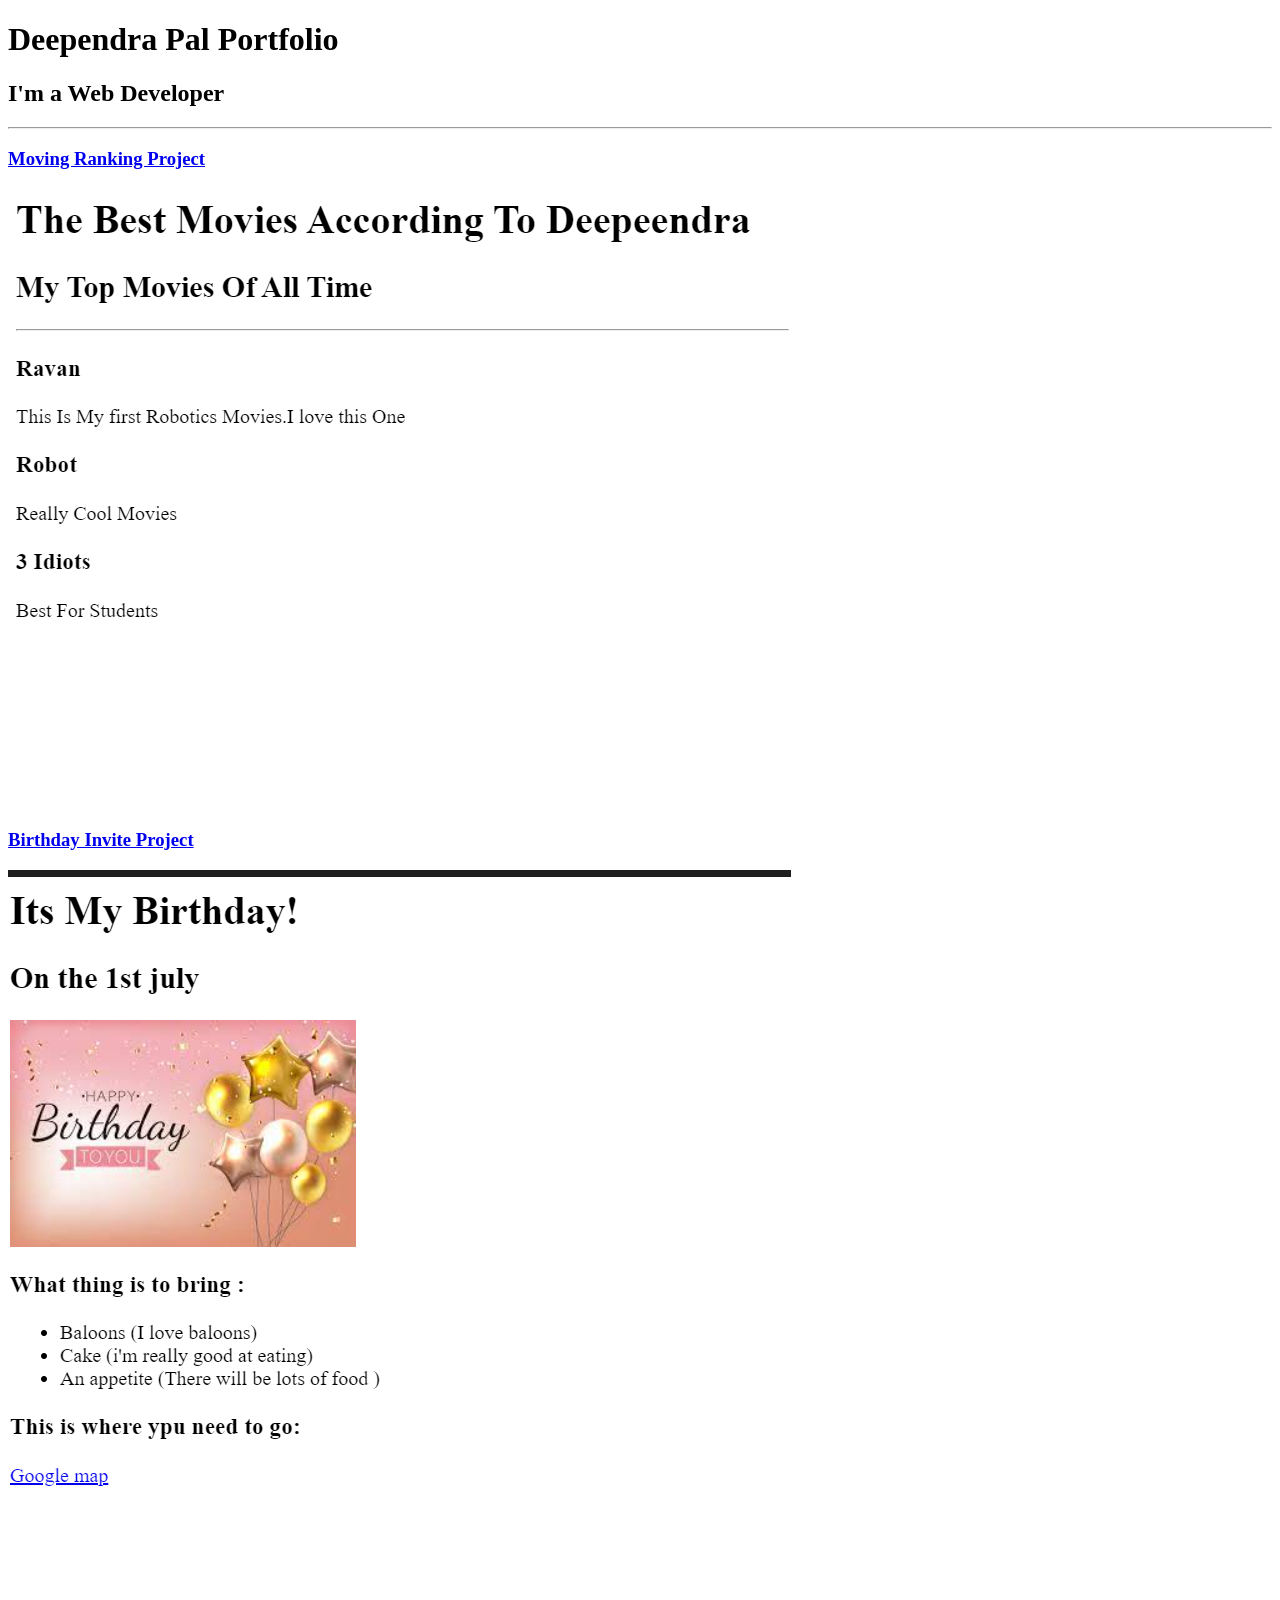
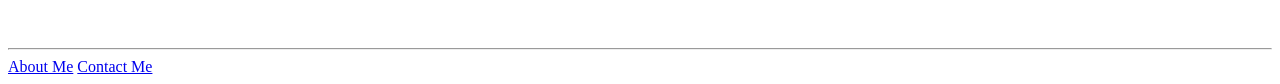
==== index.html @ cb844bb6 "Add files via upload" ====
<!-- TODO 1: Create the HTML Boilerplate -->
<!DOCTYPE html>
<html lang="en">
<head>
    <meta charset="UTF-8">
    <meta http-equiv="X-UA-Compatible" content="IE=edge">
    <meta name="viewport" content="width=device-width, initial-scale=1.0">
    <title>Deependra's portfolio</title>
</head>
<body>
    <h1>Deependra Pal Portfolio</h1>
    <h2>I'm a Web Developer</h2>
    <hr/>
   <h3> <a href="./public/movie-ranking.html">Moving Ranking Project </a></h3>
   <h3><img src="./assets/images/MOVIE RANKING.png"/></h3>
   <h3><a href="./public/birthday-invite.html">Birthday Invite Project</a></h3>
   <h3><img src="./assets/images/BDAY.png"/></h3>
   <hr/>
   <a href="./public/about.html">About Me</a>
   <a href="./public/contact.html">Contact Me</a>
</body>
</html>
<!-- TODO 2: Add Your previous projects' HTML into the public folder -->

<!-- TODO 3: Take screenshots of your project previews and add the images to the images folder -->

<!-- TODO 4: Add titles/subtitles etc. -->

<!-- TODO 5: Add a link to the project pages -->

<!-- TODO 6: Add images to show the project previews
HINT for TODO 6: You can use the height attribute set to 200 to make the image smaller:
https://developer.mozilla.org/en-US/docs/Web/HTML/Element/img#attr-height -->

<!-- TODO 7: Add the Contact Me and About Me page links -->
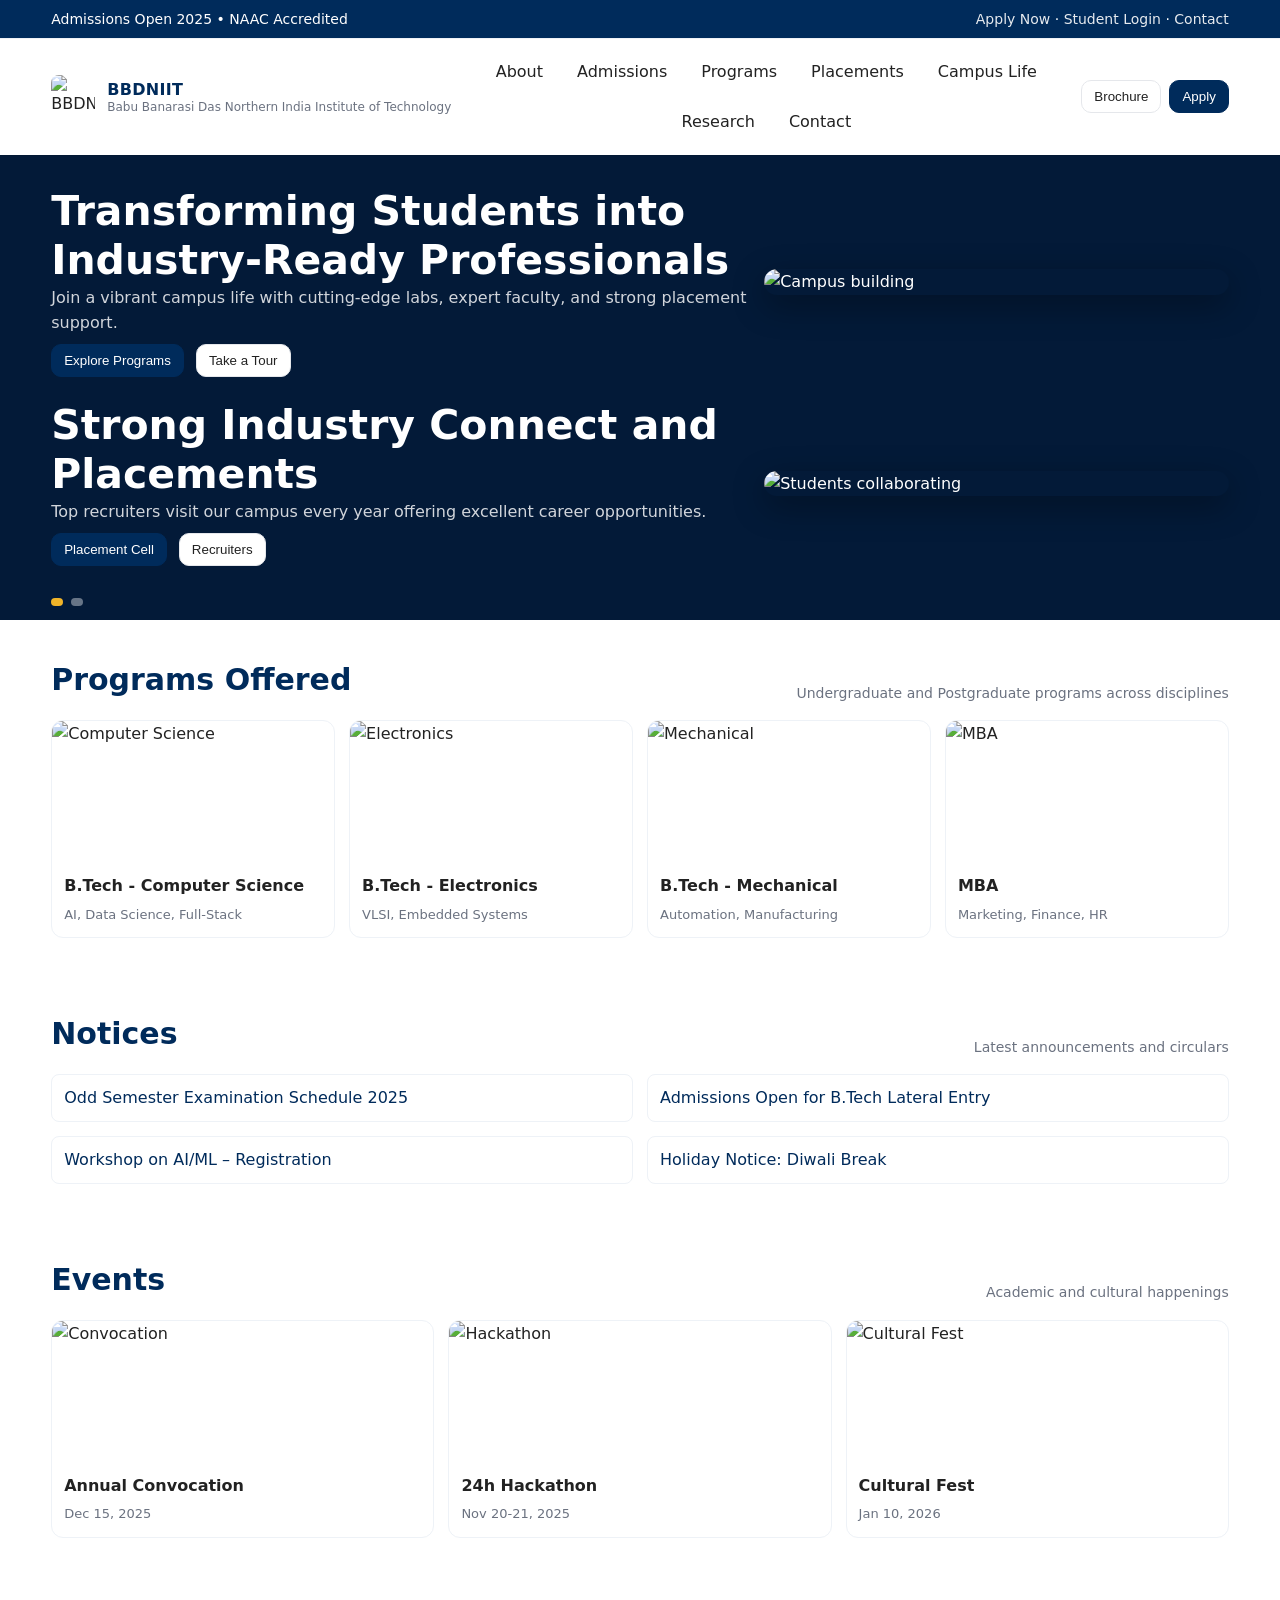
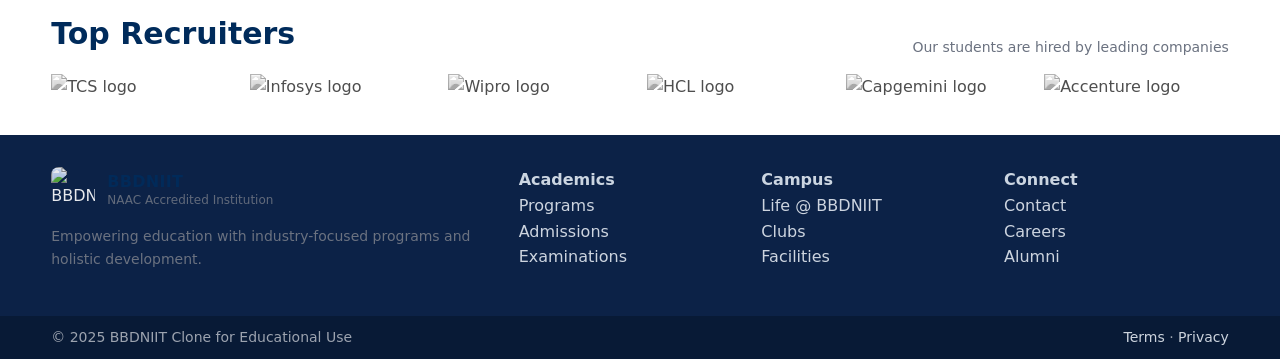
==== commit f44ce49e: "Refactor: Implement BBDNIIT clone with HTML, CSS, and JS Co-authored-by: deependrapal0107 <deependra" ====
--- a/index.html
+++ b/index.html
@@ -1,35 +1,235 @@
-<!-- TODO 1: Create the HTML Boilerplate -->
 <!DOCTYPE html>
 <html lang="en">
 <head>
-    <meta charset="UTF-8">
-    <meta http-equiv="X-UA-Compatible" content="IE=edge">
-    <meta name="viewport" content="width=device-width, initial-scale=1.0">
-    <title>Deependra's portfolio</title>
+  <meta charset="UTF-8" />
+  <meta name="viewport" content="width=device-width, initial-scale=1" />
+  <title>BBDNIIT – Clone (Readable)</title>
+  <link rel="stylesheet" href="./assets/css/styles.css" />
+  <link rel="preconnect" href="https://fonts.googleapis.com">
+  <link rel="preconnect" href="https://fonts.gstatic.com" crossorigin>
+  <link href="https://fonts.googleapis.com/css2?family=Inter:wght@400;600;700&display=swap" rel="stylesheet">
 </head>
 <body>
-    <h1>Deependra Pal Portfolio</h1>
-    <h2>I'm a Web Developer</h2>
-    <hr/>
-   <h3> <a href="./public/movie-ranking.html">Moving Ranking Project </a></h3>
-   <h3><img src="./assets/images/MOVIE RANKING.png"/></h3>
-   <h3><a href="./public/birthday-invite.html">Birthday Invite Project</a></h3>
-   <h3><img src="./assets/images/BDAY.png"/></h3>
-   <hr/>
-   <a href="./public/about.html">About Me</a>
-   <a href="./public/contact.html">Contact Me</a>
+  <header class="site-header" role="banner">
+    <div class="topbar">
+      <div class="container">
+        <div>Admissions Open 2025 • NAAC Accredited</div>
+        <nav aria-label="quick links">
+          <a href="#">Apply Now</a>
+          <span aria-hidden="true">·</span>
+          <a href="#">Student Login</a>
+          <span aria-hidden="true">·</span>
+          <a href="#">Contact</a>
+        </nav>
+      </div>
+    </div>
+
+    <div class="navbar" role="navigation" aria-label="primary">
+      <div class="container">
+        <a class="brand" href="#" aria-label="BBDNIIT Home">
+          <img src="https://bbdniit.ac.in/wp-content/uploads/2022/11/cropped-BBD_NIIT_logo-1.png" alt="BBDNIIT Logo" />
+          <div>
+            <div class="title">BBDNIIT</div>
+            <div class="subtitle">Babu Banarasi Das Northern India Institute of Technology</div>
+          </div>
+        </a>
+
+        <nav class="nav-links" data-nav-links>
+          <a href="#">About</a>
+          <a href="#">Admissions</a>
+          <a href="#">Programs</a>
+          <a href="#">Placements</a>
+          <a href="#">Campus Life</a>
+          <a href="#">Research</a>
+          <a href="#">Contact</a>
+        </nav>
+
+        <div class="nav-actions">
+          <button class="button">Brochure</button>
+          <button class="button primary">Apply</button>
+          <button class="mobile-toggle" aria-label="Toggle navigation" aria-expanded="false" data-mobile-toggle>☰</button>
+        </div>
+      </div>
+    </div>
+  </header>
+
+  <main id="main">
+    <section class="hero" aria-label="Highlights">
+      <div class="container">
+        <div class="hero-slide" data-hero-slide>
+          <div>
+            <h1>Transforming Students into Industry-Ready Professionals</h1>
+            <p>Join a vibrant campus life with cutting-edge labs, expert faculty, and strong placement support.</p>
+            <div class="cta">
+              <button class="button primary">Explore Programs</button>
+              <button class="button">Take a Tour</button>
+            </div>
+          </div>
+          <img src="https://images.unsplash.com/photo-1523580846011-d3a5bc25702b?q=80&w=1400&auto=format&fit=crop" alt="Campus building"/>
+        </div>
+        <div class="hero-slide" data-hero-slide hidden>
+          <div>
+            <h1>Strong Industry Connect and Placements</h1>
+            <p>Top recruiters visit our campus every year offering excellent career opportunities.</p>
+            <div class="cta">
+              <button class="button primary">Placement Cell</button>
+              <button class="button">Recruiters</button>
+            </div>
+          </div>
+          <img src="https://images.unsplash.com/photo-1522071820081-009f0129c71c?q=80&w=1400&auto=format&fit=crop" alt="Students collaborating"/>
+        </div>
+        <div class="hero-dots" role="tablist" aria-label="Hero slides">
+          <button data-hero-dot aria-label="Slide 1" aria-current="true"></button>
+          <button data-hero-dot aria-label="Slide 2"></button>
+        </div>
+      </div>
+    </section>
+
+    <section class="section" aria-labelledby="programs-heading">
+      <div class="container">
+        <div class="section-header">
+          <h2 id="programs-heading">Programs Offered</h2>
+          <div class="muted">Undergraduate and Postgraduate programs across disciplines</div>
+        </div>
+        <div class="cards">
+          <article class="card">
+            <img src="https://images.unsplash.com/photo-1523050854058-8df90110c9f1?q=80&w=1200&auto=format&fit=crop" alt="Computer Science"/>
+            <div class="content">
+              <strong>B.Tech - Computer Science</strong>
+              <div class="meta">AI, Data Science, Full-Stack</div>
+            </div>
+          </article>
+          <article class="card">
+            <img src="https://images.unsplash.com/photo-1461749280684-dccba630e2f6?q=80&w=1200&auto=format&fit=crop" alt="Electronics"/>
+            <div class="content">
+              <strong>B.Tech - Electronics</strong>
+              <div class="meta">VLSI, Embedded Systems</div>
+            </div>
+          </article>
+          <article class="card">
+            <img src="https://images.unsplash.com/photo-1503602642458-232111445657?q=80&w=1200&auto=format&fit=crop" alt="Mechanical"/>
+            <div class="content">
+              <strong>B.Tech - Mechanical</strong>
+              <div class="meta">Automation, Manufacturing</div>
+            </div>
+          </article>
+          <article class="card">
+            <img src="https://images.unsplash.com/photo-1555949963-aa79dcee981d?q=80&w=1200&auto=format&fit=crop" alt="MBA"/>
+            <div class="content">
+              <strong>MBA</strong>
+              <div class="meta">Marketing, Finance, HR</div>
+            </div>
+          </article>
+        </div>
+      </div>
+    </section>
+
+    <section class="section" aria-labelledby="notice-heading">
+      <div class="container">
+        <div class="section-header">
+          <h2 id="notice-heading">Notices</h2>
+          <div class="muted">Latest announcements and circulars</div>
+        </div>
+        <div class="grid-2">
+          <div class="notice"><a href="#">Odd Semester Examination Schedule 2025</a></div>
+          <div class="notice"><a href="#">Admissions Open for B.Tech Lateral Entry</a></div>
+          <div class="notice"><a href="#">Workshop on AI/ML – Registration</a></div>
+          <div class="notice"><a href="#">Holiday Notice: Diwali Break</a></div>
+        </div>
+      </div>
+    </section>
+
+    <section class="section" aria-labelledby="events-heading">
+      <div class="container">
+        <div class="section-header">
+          <h2 id="events-heading">Events</h2>
+          <div class="muted">Academic and cultural happenings</div>
+        </div>
+        <div class="grid-3">
+          <article class="card">
+            <img src="https://images.unsplash.com/photo-1531058020387-3be344556be6?q=80&w=1200&auto=format&fit=crop" alt="Convocation"/>
+            <div class="content">
+              <strong>Annual Convocation</strong>
+              <div class="meta">Dec 15, 2025</div>
+            </div>
+          </article>
+          <article class="card">
+            <img src="https://images.unsplash.com/photo-1529101091764-c3526daf38fe?q=80&w=1200&auto=format&fit=crop" alt="Hackathon"/>
+            <div class="content">
+              <strong>24h Hackathon</strong>
+              <div class="meta">Nov 20-21, 2025</div>
+            </div>
+          </article>
+          <article class="card">
+            <img src="https://images.unsplash.com/photo-1506784983877-45594efa4cbe?q=80&w=1200&auto=format&fit=crop" alt="Cultural Fest"/>
+            <div class="content">
+              <strong>Cultural Fest</strong>
+              <div class="meta">Jan 10, 2026</div>
+            </div>
+          </article>
+        </div>
+      </div>
+    </section>
+
+    <section class="section" aria-labelledby="recruiters-heading">
+      <div class="container">
+        <div class="section-header">
+          <h2 id="recruiters-heading">Top Recruiters</h2>
+          <div class="muted">Our students are hired by leading companies</div>
+        </div>
+        <div class="partner-logos">
+          <img src="https://upload.wikimedia.org/wikipedia/commons/a/ad/Logo_Tata_Consultancy_Services.svg" alt="TCS logo"/>
+          <img src="https://upload.wikimedia.org/wikipedia/commons/7/7e/Infosys_logo.svg" alt="Infosys logo"/>
+          <img src="https://upload.wikimedia.org/wikipedia/commons/1/19/Wipro_Logo.svg" alt="Wipro logo"/>
+          <img src="https://upload.wikimedia.org/wikipedia/commons/1/10/HCLTech_Logo.svg" alt="HCL logo"/>
+          <img src="https://upload.wikimedia.org/wikipedia/commons/3/3a/Capgemini_201x_logo.svg" alt="Capgemini logo"/>
+          <img src="https://upload.wikimedia.org/wikipedia/commons/2/2b/Accenture.svg" alt="Accenture logo"/>
+        </div>
+      </div>
+    </section>
+  </main>
+
+  <footer class="footer" role="contentinfo">
+    <div class="container">
+      <div>
+        <a class="brand" href="#">
+          <img src="https://bbdniit.ac.in/wp-content/uploads/2022/11/cropped-BBD_NIIT_logo-1.png" alt="BBDNIIT Logo" />
+          <div>
+            <div class="title">BBDNIIT</div>
+            <div class="subtitle">NAAC Accredited Institution</div>
+          </div>
+        </a>
+        <p class="muted">Empowering education with industry-focused programs and holistic development.</p>
+      </div>
+      <div>
+        <strong>Academics</strong>
+        <div><a href="#">Programs</a></div>
+        <div><a href="#">Admissions</a></div>
+        <div><a href="#">Examinations</a></div>
+      </div>
+      <div>
+        <strong>Campus</strong>
+        <div><a href="#">Life @ BBDNIIT</a></div>
+        <div><a href="#">Clubs</a></div>
+        <div><a href="#">Facilities</a></div>
+      </div>
+      <div>
+        <strong>Connect</strong>
+        <div><a href="#">Contact</a></div>
+        <div><a href="#">Careers</a></div>
+        <div><a href="#">Alumni</a></div>
+      </div>
+    </div>
+    <div class="subfooter">
+      <div class="container">
+        <div>© 2025 BBDNIIT Clone for Educational Use</div>
+        <div>
+          <a href="#">Terms</a> · <a href="#">Privacy</a>
+        </div>
+      </div>
+    </div>
+  </footer>
+
+  <script src="./assets/js/main.js" defer></script>
 </body>
 </html>
-<!-- TODO 2: Add Your previous projects' HTML into the public folder -->
-
-<!-- TODO 3: Take screenshots of your project previews and add the images to the images folder -->
-
-<!-- TODO 4: Add titles/subtitles etc. -->
-
-<!-- TODO 5: Add a link to the project pages -->
-
-<!-- TODO 6: Add images to show the project previews
-HINT for TODO 6: You can use the height attribute set to 200 to make the image smaller:
-https://developer.mozilla.org/en-US/docs/Web/HTML/Element/img#attr-height -->
-
-<!-- TODO 7: Add the Contact Me and About Me page links -->
--- a/assets/css/styles.css
+++ b/assets/css/styles.css
@@ -0,0 +1,104 @@
+/* BBDNIIT clone - global styles */
+:root {
+  --primary: #002b5b;
+  --secondary: #f0b429;
+  --text: #222;
+  --muted: #6b7280;
+  --bg: #ffffff;
+  --surface: #f8fafc;
+}
+
+* { box-sizing: border-box; }
+html, body { height: 100%; }
+body {
+  margin: 0;
+  font-family: system-ui, -apple-system, Segoe UI, Roboto, Helvetica, Arial, "Apple Color Emoji", "Segoe UI Emoji";
+  color: var(--text);
+  background: var(--bg);
+  line-height: 1.6;
+}
+
+.container { width: min(1200px, 92vw); margin: 0 auto; }
+
+/* Header */
+.site-header { position: sticky; top: 0; z-index: 50; background: #fff; box-shadow: 0 1px 0 rgba(0,0,0,.06); }
+.topbar { background: var(--primary); color: #fff; font-size: 14px; }
+.topbar .container { display: flex; gap: 16px; padding: 8px 0; align-items: center; justify-content: space-between; }
+.topbar a { color: #fff; text-decoration: none; opacity: .9; }
+
+.navbar { border-top: 1px solid #eef2f7; }
+.navbar .container { display: grid; grid-template-columns: auto 1fr auto; align-items: center; gap: 16px; padding: 12px 0; }
+.brand { display: flex; gap: 12px; align-items: center; text-decoration: none; color: inherit; }
+.brand img { width: 44px; height: 44px; object-fit: cover; border-radius: 8px; }
+.brand .title { font-weight: 700; color: var(--primary); letter-spacing: .3px; }
+.brand .subtitle { font-size: 12px; color: var(--muted); margin-top: -4px; }
+
+.nav-links { display: flex; flex-wrap: wrap; gap: 8px 14px; justify-content: center; }
+.nav-links a { text-decoration: none; color: var(--text); padding: 8px 10px; border-radius: 8px; }
+.nav-links a:hover { background: var(--surface); }
+
+.nav-actions { display: flex; gap: 8px; align-items: center; }
+.button { border: 1px solid #e5e7eb; background: #fff; color: var(--text); padding: 8px 12px; border-radius: 10px; cursor: pointer; }
+.button.primary { background: var(--primary); color: #fff; border-color: var(--primary); }
+
+.mobile-toggle { display: none; border: none; background: none; font-size: 28px; cursor: pointer; }
+
+/* Hero */
+.hero { position: relative; overflow: hidden; background: #031a38; color: #fff; }
+.hero .container { padding: 32px 0 14px; display: grid; grid-template-columns: 1fr; gap: 24px; }
+.hero-slide { display: grid; gap: 16px; align-items: center; grid-template-columns: 1.2fr .8fr; }
+.hero h1 { font-size: clamp(28px, 3.2vw, 44px); line-height: 1.2; margin: 0; }
+.hero p { color: #d1d5db; margin: 0; }
+.hero .cta { display: flex; gap: 12px; margin-top: 8px; }
+.hero img { width: 100%; border-radius: 14px; box-shadow: 0 10px 32px rgba(0,0,0,.35); }
+.hero-dots { display: flex; gap: 8px; margin: 8px 0 0; }
+.hero-dots button { width: 8px; height: 8px; border-radius: 999px; border: none; background: rgba(255,255,255,.4); }
+.hero-dots button[aria-current="true"] { background: var(--secondary); }
+
+/* Sections */
+.section { padding: 36px 0; }
+.section-header { display: flex; align-items: end; justify-content: space-between; gap: 16px; margin-bottom: 16px; }
+.section h2 { font-size: clamp(22px, 2.4vw, 30px); margin: 0; color: var(--primary); }
+.muted { color: var(--muted); font-size: 14px; }
+.cards { display: grid; grid-template-columns: repeat(4, 1fr); gap: 14px; }
+.card { background: #fff; border: 1px solid #eef2f7; border-radius: 12px; overflow: hidden; display: grid; }
+.card img { width: 100%; height: 140px; object-fit: cover; }
+.card .content { padding: 12px; display: grid; gap: 6px; }
+.card .meta { color: var(--muted); font-size: 13px; }
+
+.grid-3 { display: grid; grid-template-columns: repeat(3, 1fr); gap: 14px; }
+.grid-2 { display: grid; grid-template-columns: repeat(2, 1fr); gap: 14px; }
+
+.notice { border-left: 4px solid var(--secondary); padding: 10px 12px; background: #fff; border-radius: 8px; border: 1px solid #eef2f7; }
+.notice a { color: var(--primary); text-decoration: none; }
+
+.partner-logos { display: grid; grid-template-columns: repeat(6, 1fr); gap: 14px; align-items: center; }
+.partner-logos img { filter: grayscale(1); opacity: .8; width: 100%; max-height: 44px; object-fit: contain; }
+
+.footer { background: #0c2247; color: #cbd5e1; }
+.footer .container { padding: 32px 0; display: grid; grid-template-columns: 2fr 1fr 1fr 1fr; gap: 18px; }
+.footer a { color: #e2e8f0; text-decoration: none; opacity: .9; }
+.footer .brand { color: #fff; }
+.subfooter { background: #081a36; color: #9ca3af; font-size: 14px; }
+.subfooter .container { display: flex; justify-content: space-between; padding: 10px 0; }
+
+/* Responsive */
+@media (max-width: 1024px) {
+  .cards { grid-template-columns: repeat(3, 1fr); }
+  .grid-3 { grid-template-columns: repeat(2, 1fr); }
+  .partner-logos { grid-template-columns: repeat(4, 1fr); }
+  .hero-slide { grid-template-columns: 1fr; }
+}
+@media (max-width: 720px) {
+  .navbar .container { grid-template-columns: auto 1fr auto; }
+  .nav-links { display: none; }
+  .mobile-toggle { display: inline-grid; }
+  .cards { grid-template-columns: repeat(2, 1fr); }
+  .grid-3 { grid-template-columns: 1fr; }
+  .footer .container { grid-template-columns: 1fr; }
+  .partner-logos { grid-template-columns: repeat(3, 1fr); }
+}
+@media (max-width: 480px) {
+  .cards { grid-template-columns: 1fr; }
+  .partner-logos { grid-template-columns: repeat(2, 1fr); }
+}
